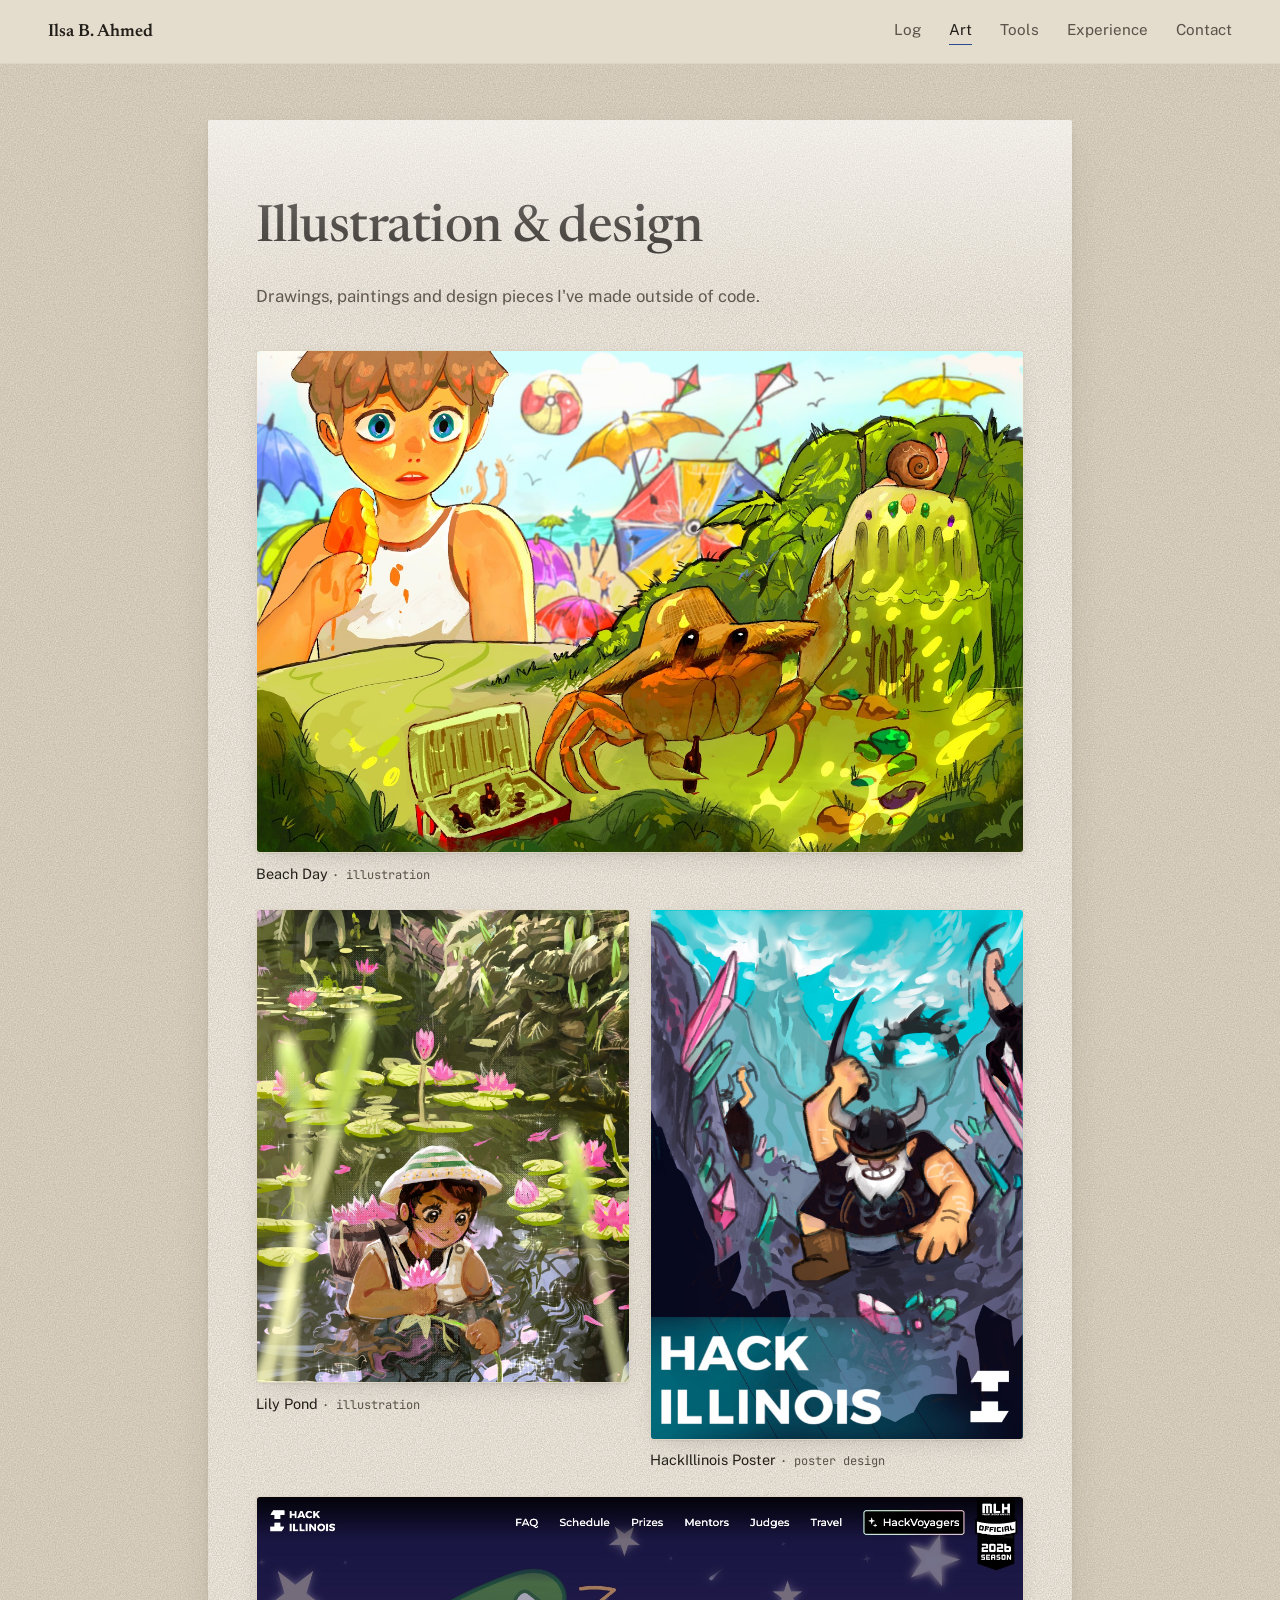
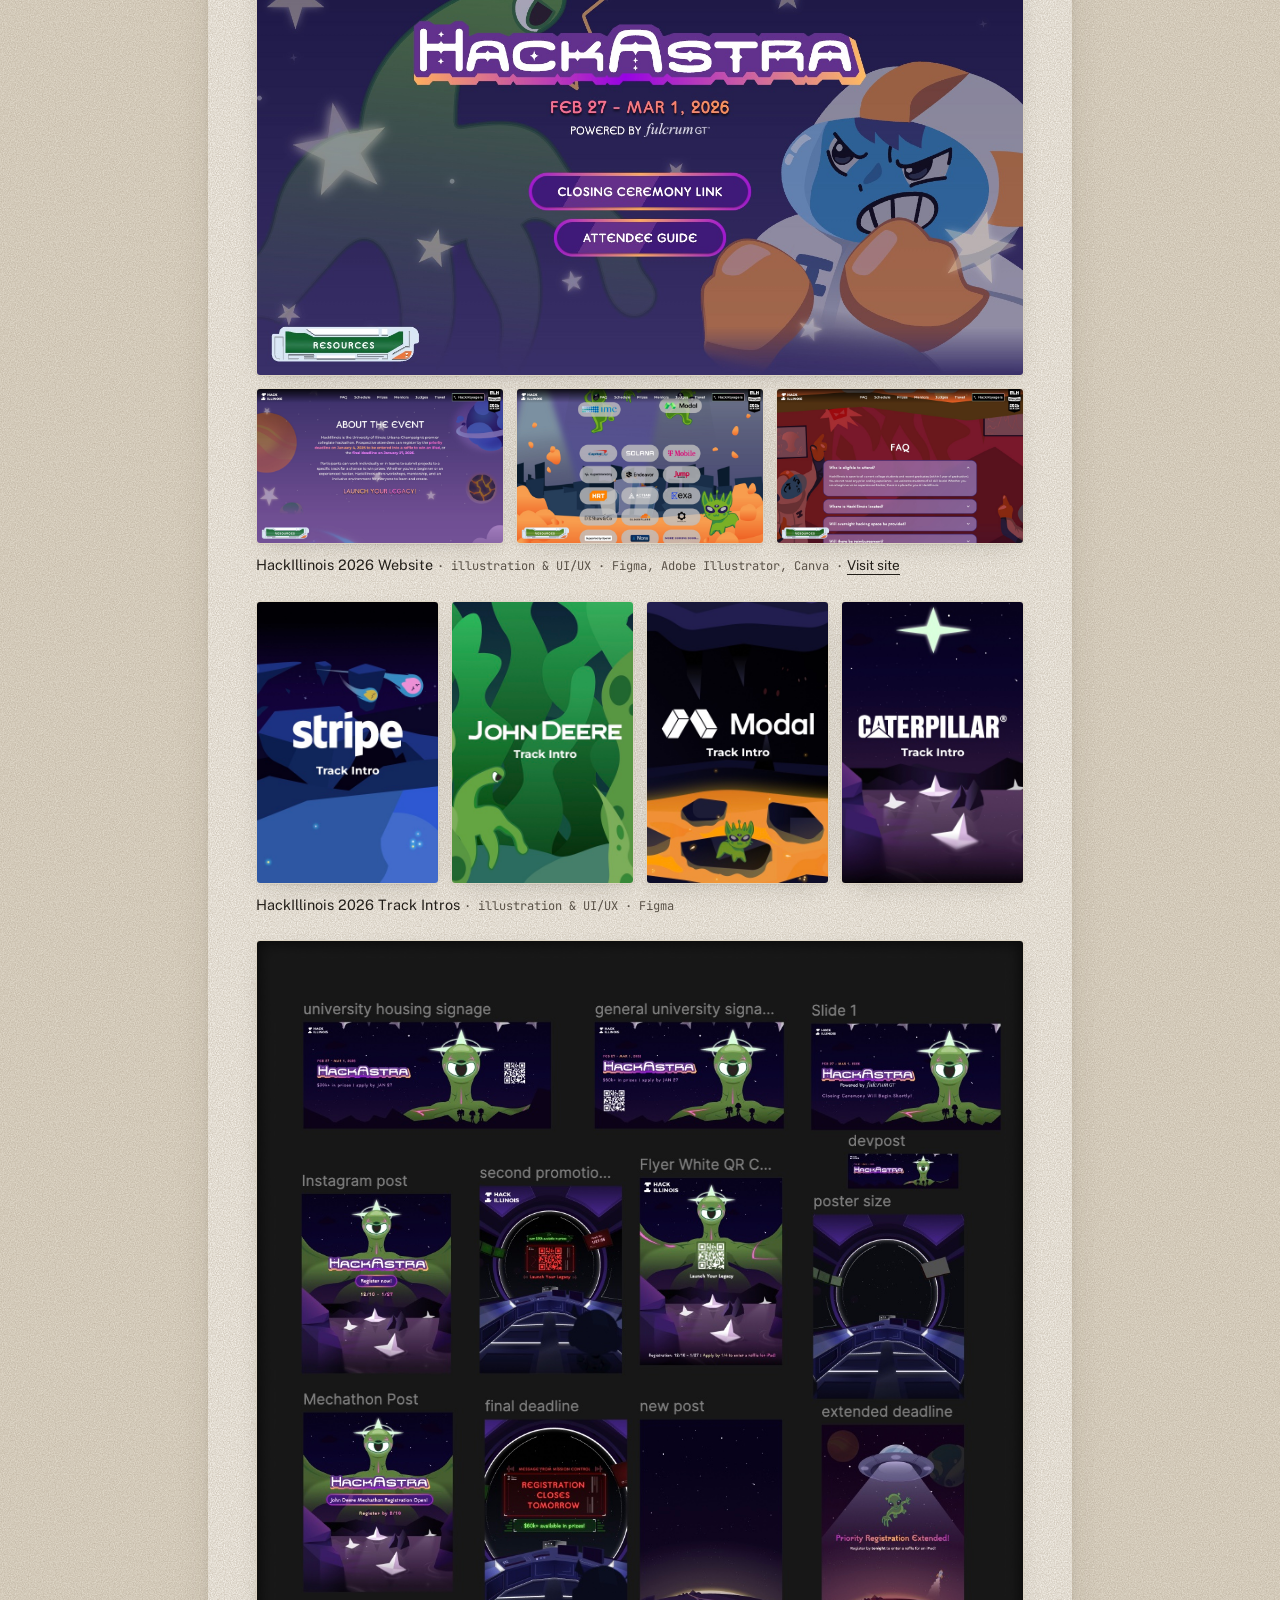
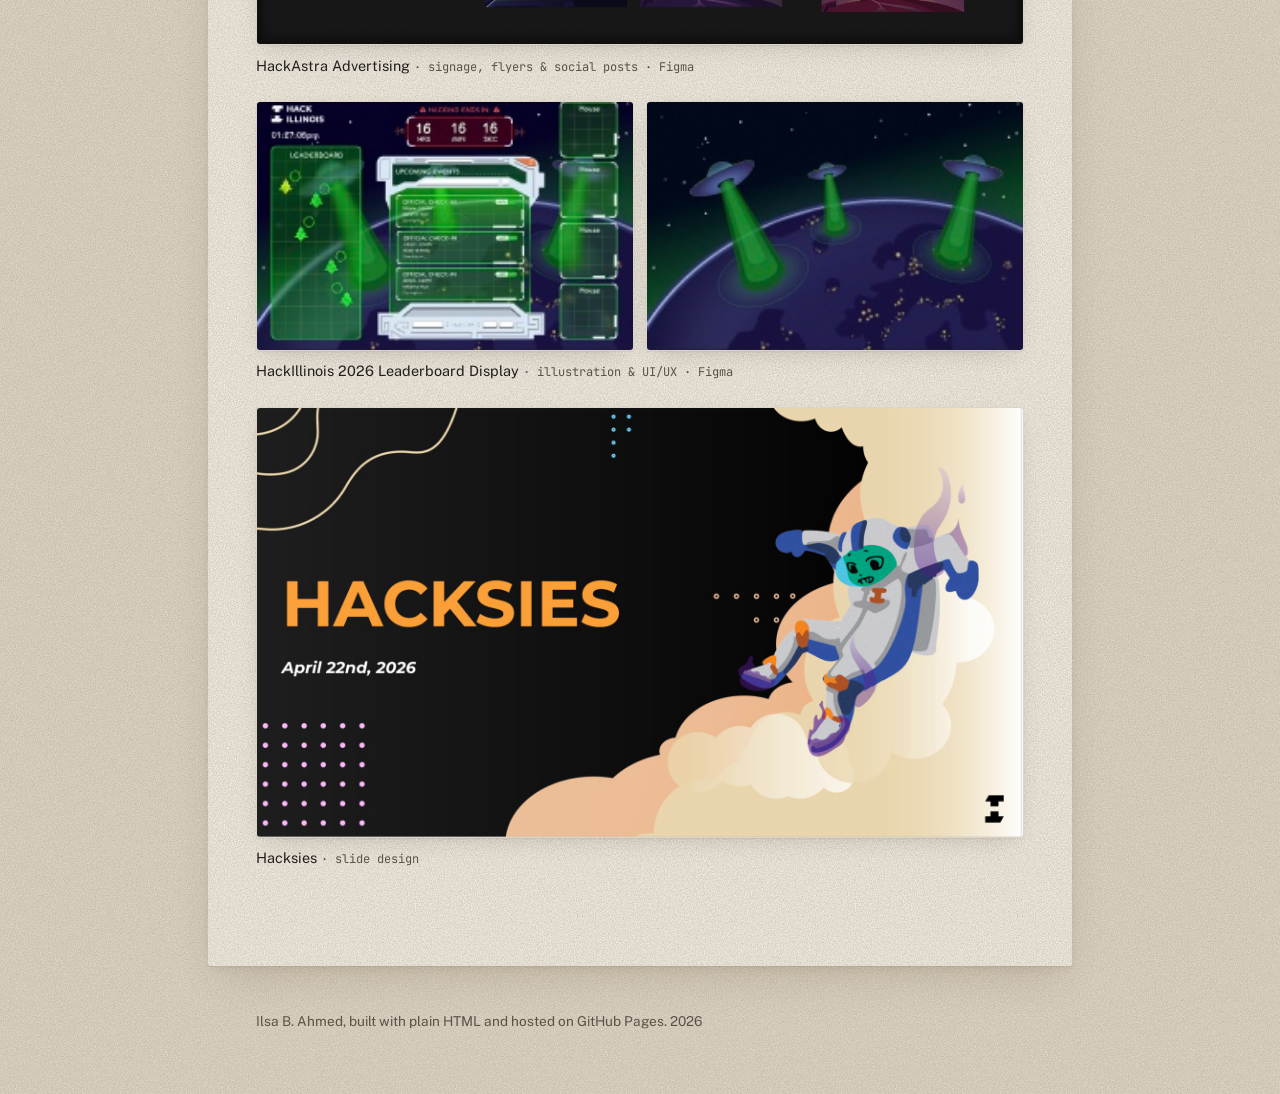
==== art.html @ 7dedf049 "Add Art page for illustration and design work New art.html gallery linked from the nav, with illustr" ====
<!DOCTYPE html>
<html lang="en">
<head>
<meta charset="UTF-8">
<meta name="viewport" content="width=device-width, initial-scale=1.0">
<title>Art — Ilsa B. Ahmed</title>
<meta name="description" content="Illustration and design work by Ilsa B. Ahmed.">

<link rel="preconnect" href="https://fonts.googleapis.com">
<link rel="preconnect" href="https://fonts.gstatic.com" crossorigin>
<link href="https://fonts.googleapis.com/css2?family=Newsreader:ital,opsz,wght@0,6..72,400;0,6..72,500;0,6..72,600;1,6..72,400&family=Public+Sans:wght@400;500;600&family=JetBrains+Mono:wght@400;500&display=swap" rel="stylesheet">

<link rel="stylesheet" href="style.css?v=6">
</head>
<body>

<a class="skip-link" href="#top">Skip to content</a>

<header class="site-nav">
  <a href="index.html" class="site-nav__name">Ilsa B. Ahmed</a>
  <button class="site-nav__toggle" id="navToggle" aria-expanded="false" aria-controls="navLinks">
    <span></span><span></span><span></span>
    <span class="sr-only">Menu</span>
  </button>
  <nav id="navLinks" class="site-nav__links">
    <a href="index.html#work">Log</a>
    <a href="art.html" aria-current="page">Art</a>
    <a href="index.html#stack">Tools</a>
    <a href="index.html#experience">Experience</a>
    <a href="index.html#contact">Contact</a>
  </nav>
</header>

<main>

  <section id="top" class="art-intro">
    <h1 class="art-intro__headline">Illustration &amp; design</h1>
    <p class="hero__lede">
      Drawings, paintings and design pieces I've made outside of code.
    </p>
  </section>

  <!--
    To add a piece, copy a <figure> below and drop the image in img/art/.
    Images keep their natural aspect ratio; ~1600px on the long edge is plenty.
  -->

  <section id="gallery" class="art-section">
    <div class="art-grid">

      <figure class="art-piece art-piece--wide">
        <a class="art-piece__frame" href="img/art/beach-crab.jpg" target="_blank" rel="noopener">
          <img src="img/art/beach-crab.jpg" width="1438" height="940" loading="lazy"
               alt="Painting of a crab in a straw hat carrying a bottle across a grassy dune beside a sandcastle, while a startled kid with a melting popsicle watches from behind a busy beach of umbrellas and kites.">
        </a>
        <figcaption class="art-piece__caption">Beach Day <span>· illustration</span></figcaption>
      </figure>

      <figure class="art-piece">
        <a class="art-piece__frame" href="img/art/illustration-cs.jpg" target="_blank" rel="noopener">
          <img src="img/art/illustration-cs.jpg" width="1260" height="1600" loading="lazy"
               alt="Painting of a girl in a striped straw hat wading through a sunlit pond, holding a pink water lily, with a basket of lilies on her back and a frog on a lily pad behind her.">
        </a>
        <figcaption class="art-piece__caption">Lily Pond <span>· illustration</span></figcaption>
      </figure>

      <figure class="art-piece">
        <a class="art-piece__frame" href="img/art/hackillinois-poster.jpg" target="_blank" rel="noopener">
          <img src="img/art/hackillinois-poster.jpg" width="1266" height="1800" loading="lazy"
               alt="HackIllinois poster: a bearded miner in a horned helmet swings a pickaxe in a crystal-filled canyon, with the HackIllinois wordmark and logo along the bottom.">
        </a>
        <figcaption class="art-piece__caption">HackIllinois Poster <span>· poster design</span></figcaption>
      </figure>

      <figure class="art-piece art-piece--wide">
        <a class="art-piece__frame" href="https://2026.hackillinois.org/" target="_blank" rel="noopener">
          <img src="img/art/hackillinois-site-hero.jpg" width="1440" height="900" loading="lazy"
               alt="HackIllinois 2026 website hero: the HackAstra logo over a starry purple sky, with a green alien and an astronaut in boxing gloves on either side.">
        </a>
        <div class="art-piece__strip">
          <a class="art-piece__frame" href="img/art/hackillinois-site-about.jpg" target="_blank" rel="noopener">
            <img src="img/art/hackillinois-site-about.jpg" width="1440" height="900" loading="lazy"
                 alt="About the Event section set among glowing planets and stars.">
          </a>
          <a class="art-piece__frame" href="img/art/hackillinois-site-sponsors.jpg" target="_blank" rel="noopener">
            <img src="img/art/hackillinois-site-sponsors.jpg" width="1440" height="900" loading="lazy"
                 alt="Sponsors section with logos held by floating green aliens over an orange alien landscape.">
          </a>
          <a class="art-piece__frame" href="img/art/hackillinois-site-faq.jpg" target="_blank" rel="noopener">
            <img src="img/art/hackillinois-site-faq.jpg" width="1440" height="900" loading="lazy"
                 alt="FAQ section with purple accordion cards over a red, illustrated spaceship interior.">
          </a>
        </div>
        <figcaption class="art-piece__caption">HackIllinois 2026 Website <span>· illustration &amp; UI/UX · Figma, Adobe Illustrator, Canva ·</span>
          <a class="art-piece__link" href="https://2026.hackillinois.org/" target="_blank" rel="noopener">Visit site</a>
        </figcaption>
      </figure>

      <figure class="art-piece art-piece--wide">
        <div class="art-piece__strip art-piece__strip--4">
          <a class="art-piece__frame" href="img/art/hackillinois-track-stripe.jpg" target="_blank" rel="noopener">
            <img src="img/art/hackillinois-track-stripe.jpg" width="410" height="638" loading="lazy"
                 alt="Stripe track intro slide: the Stripe logo over floating blue rocks, with two small comet creatures streaking past.">
          </a>
          <a class="art-piece__frame" href="img/art/hackillinois-track-john-deere.jpg" target="_blank" rel="noopener">
            <img src="img/art/hackillinois-track-john-deere.jpg" width="410" height="638" loading="lazy"
                 alt="John Deere track intro slide: the John Deere logo over swaying green alien kelp, with a long-necked green creature peeking up.">
          </a>
          <a class="art-piece__frame" href="img/art/hackillinois-track-modal.jpg" target="_blank" rel="noopener">
            <img src="img/art/hackillinois-track-modal.jpg" width="410" height="638" loading="lazy"
                 alt="Modal track intro slide: the Modal logo above a glowing orange lava field, with a green alien perched on a dark rock.">
          </a>
          <a class="art-piece__frame" href="img/art/hackillinois-track-caterpillar.jpg" target="_blank" rel="noopener">
            <img src="img/art/hackillinois-track-caterpillar.jpg" width="410" height="638" loading="lazy"
                 alt="Caterpillar track intro slide: the Caterpillar logo under a bright four-pointed star, above a violet lake dotted with glowing crystals.">
          </a>
        </div>
        <figcaption class="art-piece__caption">HackIllinois 2026 Track Intros <span>· illustration &amp; UI/UX · Figma</span></figcaption>
      </figure>

      <figure class="art-piece art-piece--wide">
        <a class="art-piece__frame" href="img/art/hackillinois-advertising.jpg" target="_blank" rel="noopener">
          <img src="img/art/hackillinois-advertising.jpg" width="1129" height="1036" loading="lazy"
               alt="Figma board of HackAstra advertising: campus signage, Instagram posts, flyers with QR codes, a poster, and deadline announcements, all featuring a green one-eyed alien, a spaceship cockpit and a violet crystal landscape.">
        </a>
        <figcaption class="art-piece__caption">HackAstra Advertising <span>· signage, flyers &amp; social posts · Figma</span></figcaption>
      </figure>

      <figure class="art-piece art-piece--wide">
        <div class="art-piece__strip art-piece__strip--2">
          <a class="art-piece__frame" href="img/art/hackillinois-leaderboard-ui.jpg" target="_blank" rel="noopener">
            <img src="img/art/hackillinois-leaderboard-ui.jpg" width="228" height="150" loading="lazy"
                 alt="HackIllinois event-day display: a hacking countdown, a leaderboard of houses, upcoming events and house score panels in green glass over a night-time Earth.">
          </a>
          <a class="art-piece__frame" href="img/art/hackillinois-leaderboard-bg.jpg" target="_blank" rel="noopener">
            <img src="img/art/hackillinois-leaderboard-bg.jpg" width="228" height="150" loading="lazy"
                 alt="Background art for the display: three UFOs beaming green light down onto a dark Earth dotted with city lights.">
          </a>
        </div>
        <figcaption class="art-piece__caption">HackIllinois 2026 Leaderboard Display <span>· illustration &amp; UI/UX · Figma</span></figcaption>
      </figure>

      <figure class="art-piece art-piece--wide">
        <a class="art-piece__frame" href="img/art/hacksies.jpg" target="_blank" rel="noopener">
          <img src="img/art/hacksies.jpg" width="1600" height="896" loading="lazy"
               alt="Hacksies title slide: bold orange HACKSIES lettering and the date April 22nd, 2026 on black, beside an alien astronaut riding a cream-colored rocket plume.">
        </a>
        <figcaption class="art-piece__caption">Hacksies <span>· slide design</span></figcaption>
      </figure>

    </div>
  </section>

</main>

<footer class="site-footer">
  <p>Ilsa B. Ahmed, built with plain HTML and hosted on GitHub Pages. <span id="year"></span></p>
</footer>

<script src="script.js"></script>
</body>
</html>
---- style.css ----
/* ---------- tokens ---------- */
:root {
  --desk: #E6DFD0;
  --paper: #FBF8F1;
  --paper-soft: #F3EEE2;
  --ink: #221E19;
  --ink-soft: #5A5248;
  --rule: #DDD4C3;
  --accent: #2B4C8C;
  --accent-warm: #B4501F;

  --grain: url("data:image/svg+xml,%3Csvg xmlns='http://www.w3.org/2000/svg' width='220' height='220'%3E%3Cfilter id='n'%3E%3CfeTurbulence type='fractalNoise' baseFrequency='0.85' numOctaves='3' stitchTiles='stitch'/%3E%3CfeColorMatrix values='0 0 0 0 0.35  0 0 0 0 0.28  0 0 0 0 0.2  0 0 0 0.55 0'/%3E%3C/filter%3E%3Crect width='100%25' height='100%25' filter='url(%23n)'/%3E%3C/svg%3E");
  --sheet-shadow:
    0 1px 1px rgba(60, 45, 25, 0.06),
    0 3px 6px rgba(60, 45, 25, 0.06),
    0 18px 40px -12px rgba(60, 45, 25, 0.18);

  --font-display: 'Newsreader', Georgia, serif;
  --font-body: 'Public Sans', -apple-system, BlinkMacSystemFont, sans-serif;
  --font-mono: 'JetBrains Mono', ui-monospace, SFMono-Regular, Menlo, monospace;

  --content-width: 40rem;
  --page-pad: clamp(1.25rem, 5vw, 3rem);
}

@media (prefers-reduced-motion: reduce) {
  * { animation-duration: 0.01ms !important; animation-iteration-count: 1 !important; transition-duration: 0.01ms !important; }
}

* { box-sizing: border-box; }

html { scroll-behavior: smooth; }
@media (prefers-reduced-motion: reduce) { html { scroll-behavior: auto; } }

body {
  margin: 0;
  background: var(--desk) var(--grain);
  color: var(--ink);
  font-family: var(--font-body);
  font-size: 18px;
  line-height: 1.6;
  -webkit-font-smoothing: antialiased;
}

h1, h2, h3 {
  font-family: var(--font-display);
  font-weight: 500;
  line-height: 1.15;
  margin: 0;
}

a {
  color: inherit;
}

.skip-link {
  position: absolute;
  left: -999px;
  top: 0;
  background: var(--ink);
  color: var(--paper);
  padding: 0.75rem 1rem;
  z-index: 100;
}
.skip-link:focus {
  left: var(--page-pad);
  top: 0.5rem;
}

:focus-visible {
  outline: 2px solid var(--accent);
  outline-offset: 3px;
}

.sr-only {
  position: absolute;
  width: 1px; height: 1px;
  overflow: hidden;
  clip: rect(0 0 0 0);
  white-space: nowrap;
}

/* ---------- nav ---------- */
.site-nav {
  position: sticky;
  top: 0;
  z-index: 20;
  display: flex;
  align-items: center;
  justify-content: space-between;
  padding: 1.1rem var(--page-pad);
  background: rgba(230, 223, 208, 0.88);
  backdrop-filter: blur(6px);
  border-bottom: 1px solid var(--rule);
  margin-top: 0;
}

.site-nav__name {
  font-family: var(--font-display);
  font-size: 1.1rem;
  font-weight: 600;
  text-decoration: none;
}

.site-nav__links {
  display: flex;
  gap: 1.75rem;
}

.site-nav__links a {
  text-decoration: none;
  font-size: 0.95rem;
  color: var(--ink-soft);
  border-bottom: 1px solid transparent;
  padding-bottom: 2px;
  transition: color 0.15s ease, border-color 0.15s ease;
}

.site-nav__links a:hover,
.site-nav__links a:focus-visible,
.site-nav__links a[aria-current="page"] {
  color: var(--ink);
  border-bottom-color: var(--accent);
}

.site-nav__toggle {
  display: none;
  flex-direction: column;
  gap: 5px;
  background: none;
  border: none;
  padding: 0.5rem;
  cursor: pointer;
}
.site-nav__toggle span {
  width: 22px;
  height: 2px;
  background: var(--ink);
  display: block;
}

@media (max-width: 640px) {
  .site-nav__toggle { display: flex; }
  .site-nav__links {
    position: absolute;
    top: 100%;
    left: 0;
    right: 0;
    flex-direction: column;
    gap: 0;
    background: var(--paper);
    border-bottom: 1px solid var(--rule);
    max-height: 0;
    overflow: hidden;
    transition: max-height 0.2s ease;
  }
  .site-nav__links.is-open {
    max-height: 20rem;
  }
  .site-nav__links a {
    padding: 1rem var(--page-pad);
    border-bottom: 1px solid var(--rule);
  }
}

/* ---------- paper sheet ---------- */
main {
  position: relative;
  max-width: 54rem;
  margin: clamp(1.5rem, 5vw, 3.5rem) auto 0;
  background: var(--paper) var(--grain);
  box-shadow: var(--sheet-shadow);
  border-radius: 2px;
}

/* faint lift at the top edge, like light catching a sheet */
main::before {
  content: "";
  position: absolute;
  inset: 0;
  pointer-events: none;
  border-radius: inherit;
  background: linear-gradient(180deg, rgba(255, 255, 255, 0.5), rgba(255, 255, 255, 0) 12rem);
}

@media (max-width: 640px) {
  main {
    margin-top: 0;
    box-shadow: none;
    border-radius: 0;
  }
}

/* ---------- layout helpers ---------- */
/* Space sits only above each section, so neighbours don't stack two paddings into one big gap. */
main > section {
  padding: clamp(2.75rem, 5vw, 4rem) var(--page-pad) 0;
}
main > section:last-child {
  padding-bottom: clamp(3rem, 6vw, 4.5rem);
}

.section-heading {
  font-size: 1.6rem;
  margin-bottom: 0.5rem;
}

.section-intro {
  color: var(--ink-soft);
  max-width: 38ch;
  margin: 0 0 2.5rem;
}

/* ---------- hero ---------- */
.hero {
  max-width: 42rem;
  padding-top: clamp(3rem, 8vw, 5rem) !important;
}

.hero__status {
  display: flex;
  align-items: center;
  gap: 0.5rem;
  font-family: var(--font-mono);
  font-size: 0.85rem;
  color: var(--ink-soft);
  margin: 0 0 1.75rem;
}

.hero__dot {
  width: 7px;
  height: 7px;
  border-radius: 50%;
  background: var(--accent-warm);
  flex-shrink: 0;
}

.hero__status a {
  color: var(--ink-soft);
  text-decoration: underline;
  text-decoration-color: var(--rule);
  text-underline-offset: 3px;
}
.hero__status a:hover { color: var(--ink); text-decoration-color: var(--accent-warm); }

.hero__headline {
  font-size: clamp(2.3rem, 5.5vw, 3.6rem);
  max-width: 16ch;
  letter-spacing: -0.01em;
}

.hero__lede {
  max-width: 52ch;
  color: var(--ink-soft);
  margin: 1.5rem 0 0;
  font-size: 1.05rem;
}

.hero__links {
  display: flex;
  flex-wrap: wrap;
  gap: 1.5rem;
  margin-top: 2.25rem;
}

.hero__links a {
  text-decoration: none;
  font-size: 0.95rem;
  border-bottom: 1px solid var(--ink);
  padding-bottom: 2px;
}
.hero__links a:hover,
.hero__links a:focus-visible {
  color: var(--accent);
  border-bottom-color: var(--accent);
}

/* ---------- log (git-graph motif) ---------- */
.log {
  max-width: 44rem;
}

.log-list {
  list-style: none;
  margin: 0;
  padding: 0;
  border-left: 1px solid var(--rule);
}

.log-entry {
  position: relative;
  padding: 0 0 2.75rem 2.25rem;
}
.log-entry:last-child { padding-bottom: 0.25rem; }

.log-entry__node {
  position: absolute;
  left: -5px;
  top: 0.35rem;
  width: 9px;
  height: 9px;
  border-radius: 50%;
  background: var(--paper);
  border: 2px solid var(--accent);
}

.log-entry--wip .log-entry__node {
  border-style: dashed;
  border-color: var(--accent-warm);
}
.log-entry--wip .log-entry__date {
  color: var(--accent-warm);
}

.log-group {
  font-family: var(--font-mono);
  font-size: 0.8rem;
  font-weight: 500;
  letter-spacing: 0.06em;
  text-transform: uppercase;
  color: var(--ink-soft);
  margin: 3.5rem 0 1.75rem;
}

.log-entry__date {
  font-family: var(--font-mono);
  font-size: 0.8rem;
  color: var(--ink-soft);
  margin: 0 0 0.4rem;
}

.log-entry__title {
  font-size: 1.35rem;
  margin-bottom: 0.5rem;
}

.log-entry__body {
  max-width: 56ch;
  margin: 0 0 0.65rem;
}

.log-entry__meta {
  font-family: var(--font-mono);
  font-size: 0.8rem;
  color: var(--ink-soft);
  margin: 0 0 0.75rem;
}

.log-entry__shot {
  margin: 0.25rem 0 1rem;
  border: 1px solid var(--rule);
  border-radius: 6px;
  overflow: hidden;
  background: var(--paper-soft);
  box-shadow: 0 1px 2px rgba(34, 30, 25, 0.06), 0 8px 24px -12px rgba(34, 30, 25, 0.25);
}
.log-entry__shot img {
  display: block;
  width: 100%;
  height: auto;
}
.log-entry__shot--paper {
  max-width: 26rem;
}

.log-entry__links {
  display: flex;
  flex-wrap: wrap;
  gap: 0.5rem 1.25rem;
  margin: 0;
}

.log-entry__link {
  font-size: 0.9rem;
  text-decoration: none;
  border-bottom: 1px solid var(--ink);
  padding-bottom: 1px;
}
.log-entry__link:hover,
.log-entry__link:focus-visible {
  color: var(--accent);
  border-bottom-color: var(--accent);
}

/* ---------- stack ---------- */
/* full sheet width so each group mostly fits on one row */
.stack {
  max-width: none;
}

.stack-groups {
  display: grid;
  gap: 1.1rem;
}

/* label on the left, chips on the right; stacks on narrow screens */
.stack-group {
  display: grid;
  grid-template-columns: 7.5rem 1fr;
  column-gap: 1.25rem;
  align-items: start;
}

.stack-group__label {
  font-family: var(--font-mono);
  font-size: 0.75rem;
  font-weight: 500;
  letter-spacing: 0.06em;
  text-transform: uppercase;
  color: var(--ink-soft);
  line-height: 2.1rem; /* same height as a chip, so the label centres on the first row */
}

@media (max-width: 560px) {
  .stack-groups { gap: 1.4rem; }
  .stack-group { grid-template-columns: 1fr; row-gap: 0.5rem; }
  .stack-group__label { line-height: 1.3; }
}

.stack-list {
  list-style: none;
  display: flex;
  flex-wrap: wrap;
  gap: 0.5rem 0.6rem;
  margin: 0;
  padding: 0;
}

.stack-list li {
  font-family: var(--font-mono);
  font-size: 0.8rem;
  padding: 0.35rem 0.7rem;
  border: 1px solid var(--rule);
  border-radius: 2px;
  background: var(--paper-soft);
  box-shadow: 0 1px 0 rgba(60, 45, 25, 0.08);
  color: var(--ink-soft);
}

/* ---------- experience ---------- */
.experience {
  max-width: 44rem;
}

.experience-list {
  list-style: none;
  margin: 0;
  padding: 0;
}

.experience-entry {
  display: grid;
  grid-template-columns: 1fr auto;
  column-gap: 1.5rem;
  padding: 1.5rem 0;
  border-top: 1px solid var(--rule);
}
.experience-entry:last-child { border-bottom: 1px solid var(--rule); }

.experience-entry__role h3 {
  font-size: 1.15rem;
  margin-bottom: 0.15rem;
}
.experience-entry__role p {
  margin: 0;
  color: var(--ink-soft);
  font-size: 0.95rem;
}

.experience-entry__dates {
  font-family: var(--font-mono);
  font-size: 0.8rem;
  color: var(--ink-soft);
  white-space: nowrap;
  align-self: start;
  margin: 0.2rem 0 0;
}

.experience-entry__points {
  grid-column: 1 / -1;
  margin: 0.75rem 0 0;
  padding-left: 1.1rem;
  max-width: 60ch;
  color: var(--ink-soft);
  font-size: 0.95rem;
}
.experience-entry__points li + li {
  margin-top: 0.4rem;
}

@media (max-width: 500px) {
  .experience-entry {
    grid-template-columns: 1fr;
    row-gap: 0.3rem;
  }
}

/* ---------- contact ---------- */
.contact {
  max-width: 40rem;
}

.contact__email {
  display: inline-block;
  font-family: var(--font-mono);
  font-size: 1.1rem;
  text-decoration: none;
  border-bottom: 1px solid var(--ink);
  padding-bottom: 2px;
}
.contact__email:hover,
.contact__email:focus-visible {
  color: var(--accent);
  border-bottom-color: var(--accent);
}

/* ---------- art page ---------- */
.art-intro {
  max-width: 42rem;
  padding-top: clamp(3rem, 8vw, 5rem) !important;
}

.art-intro__headline {
  font-size: clamp(2.1rem, 5vw, 3.2rem);
  letter-spacing: -0.01em;
}

/* pieces keep their own proportions; wide pieces span the full row */
.art-grid {
  display: grid;
  grid-template-columns: repeat(auto-fill, minmax(16rem, 1fr));
  gap: 0 1.25rem;
  align-items: start;
}
.art-piece--wide {
  grid-column: 1 / -1;
}
.art-intro + .art-section {
  padding-top: 2.5rem;
}

.art-piece {
  margin: 0 0 1.5rem;
}

.art-piece__frame {
  display: block;
  border: 1px solid var(--rule);
  border-radius: 4px;
  overflow: hidden;
  background: var(--paper-soft);
  box-shadow: 0 1px 2px rgba(34, 30, 25, 0.06), 0 8px 24px -12px rgba(34, 30, 25, 0.25);
}
.art-piece__frame img {
  display: block;
  width: 100%;
  height: auto;
  transition: transform 0.3s ease;
}
a.art-piece__frame:hover img,
a.art-piece__frame:focus-visible img {
  transform: scale(1.02);
}

.art-piece__strip {
  display: grid;
  grid-template-columns: repeat(3, 1fr);
  gap: 0.75rem;
  margin-top: 0.75rem;
}

.art-piece__strip--4 {
  grid-template-columns: repeat(4, 1fr);
  margin-top: 0;
}
.art-piece__strip--2 {
  grid-template-columns: repeat(2, 1fr);
  margin-top: 0;
}
@media (max-width: 560px) {
  .art-piece__strip--4 { grid-template-columns: repeat(2, 1fr); }
}

.art-piece__link {
  font-size: 0.85rem;
  text-decoration: none;
  border-bottom: 1px solid var(--ink);
  padding-bottom: 1px;
}
.art-piece__link:hover,
.art-piece__link:focus-visible {
  color: var(--accent);
  border-bottom-color: var(--accent);
}

.art-piece__caption {
  margin-top: 0.55rem;
  font-size: 0.9rem;
}
.art-piece__caption span {
  font-family: var(--font-mono);
  font-size: 0.75rem;
  color: var(--ink-soft);
}

/* ---------- footer ---------- */
.site-footer {
  max-width: 54rem;
  margin: 0 auto;
  padding: 2rem var(--page-pad) 3rem;
  color: var(--ink-soft);
  font-size: 0.85rem;
}
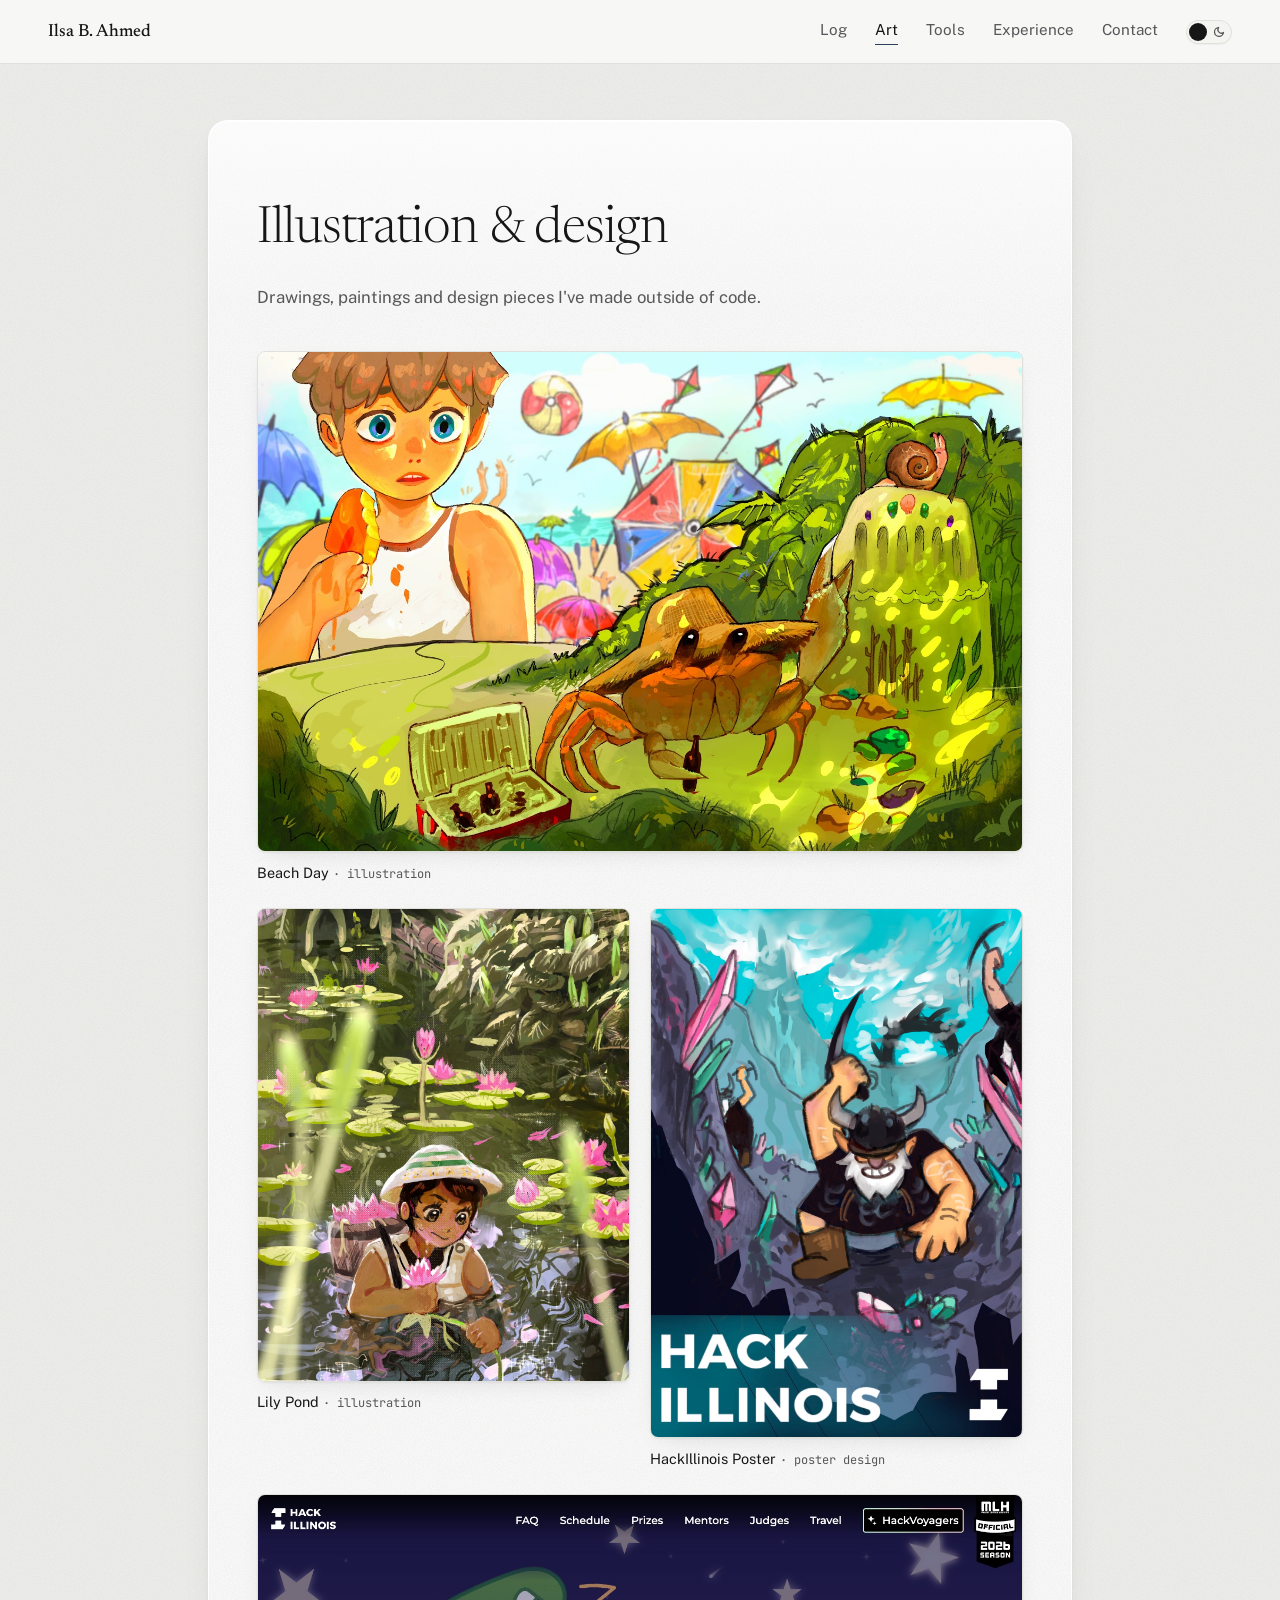
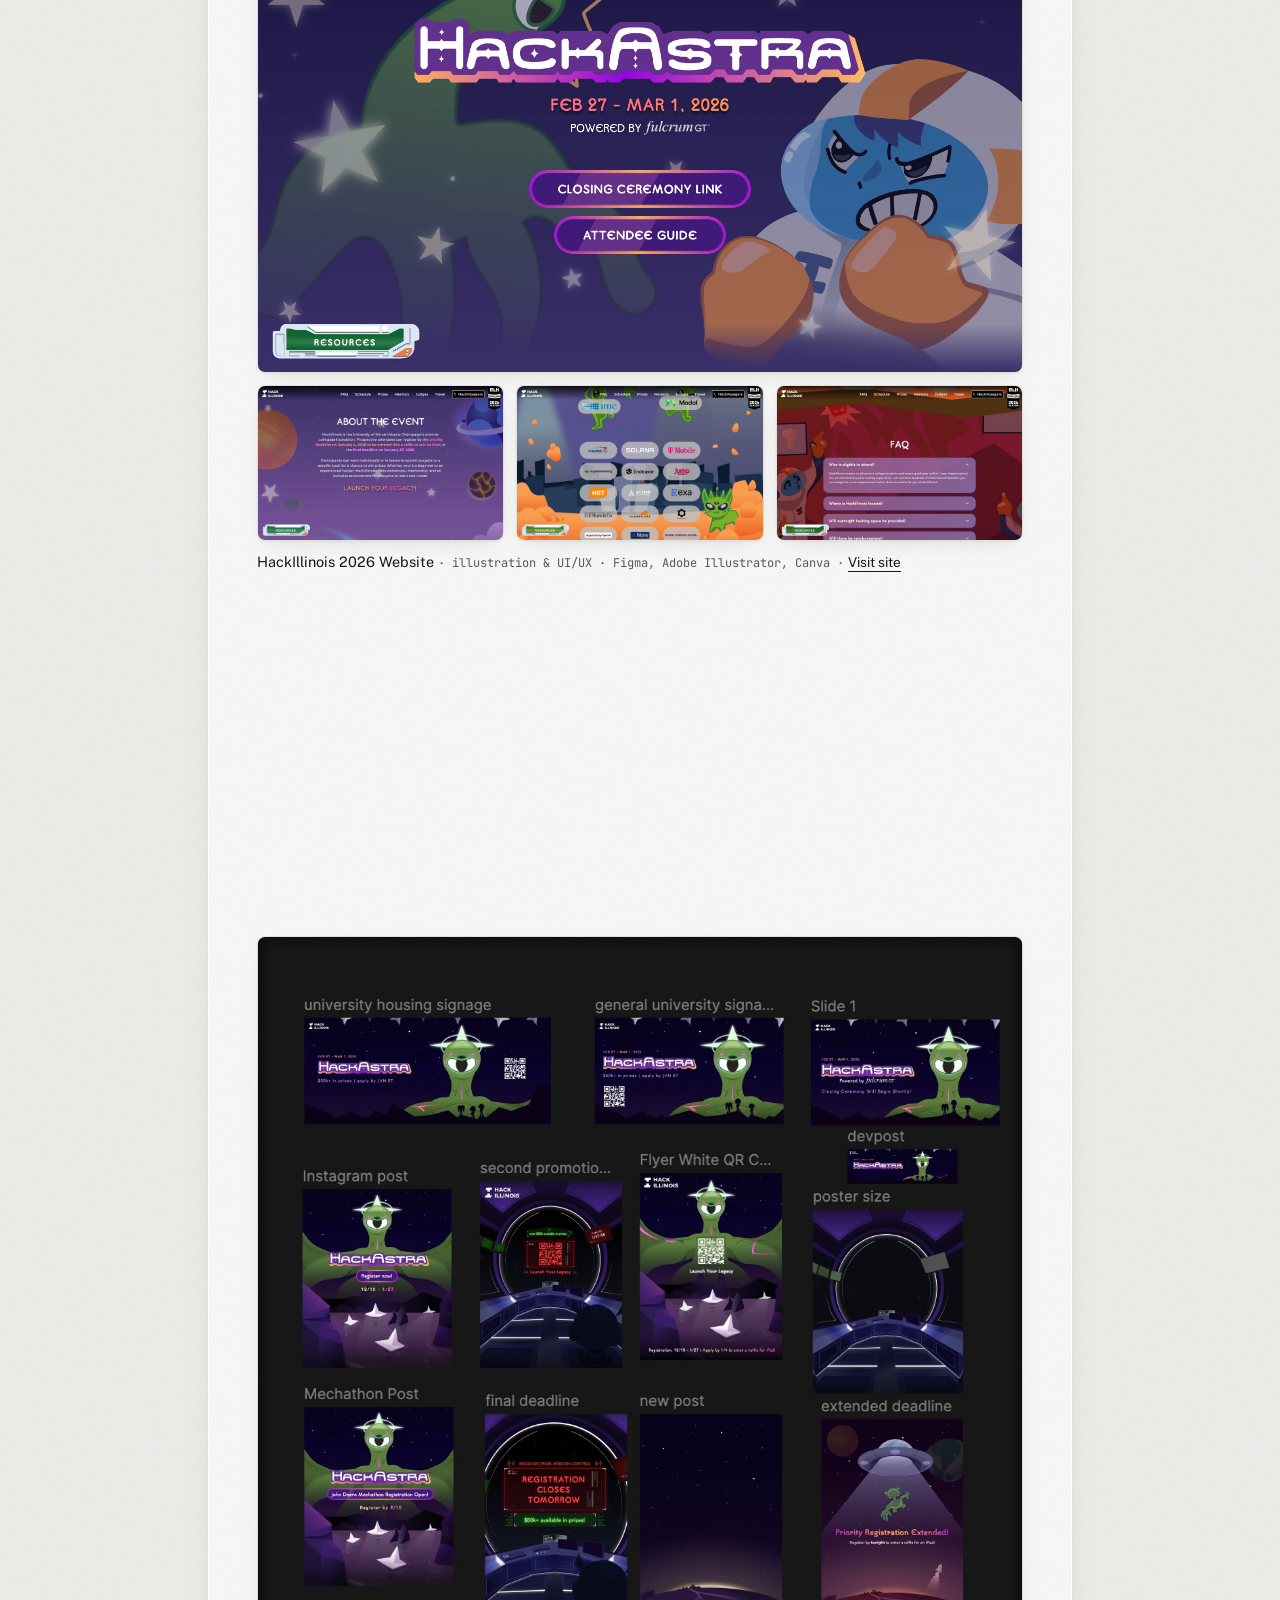
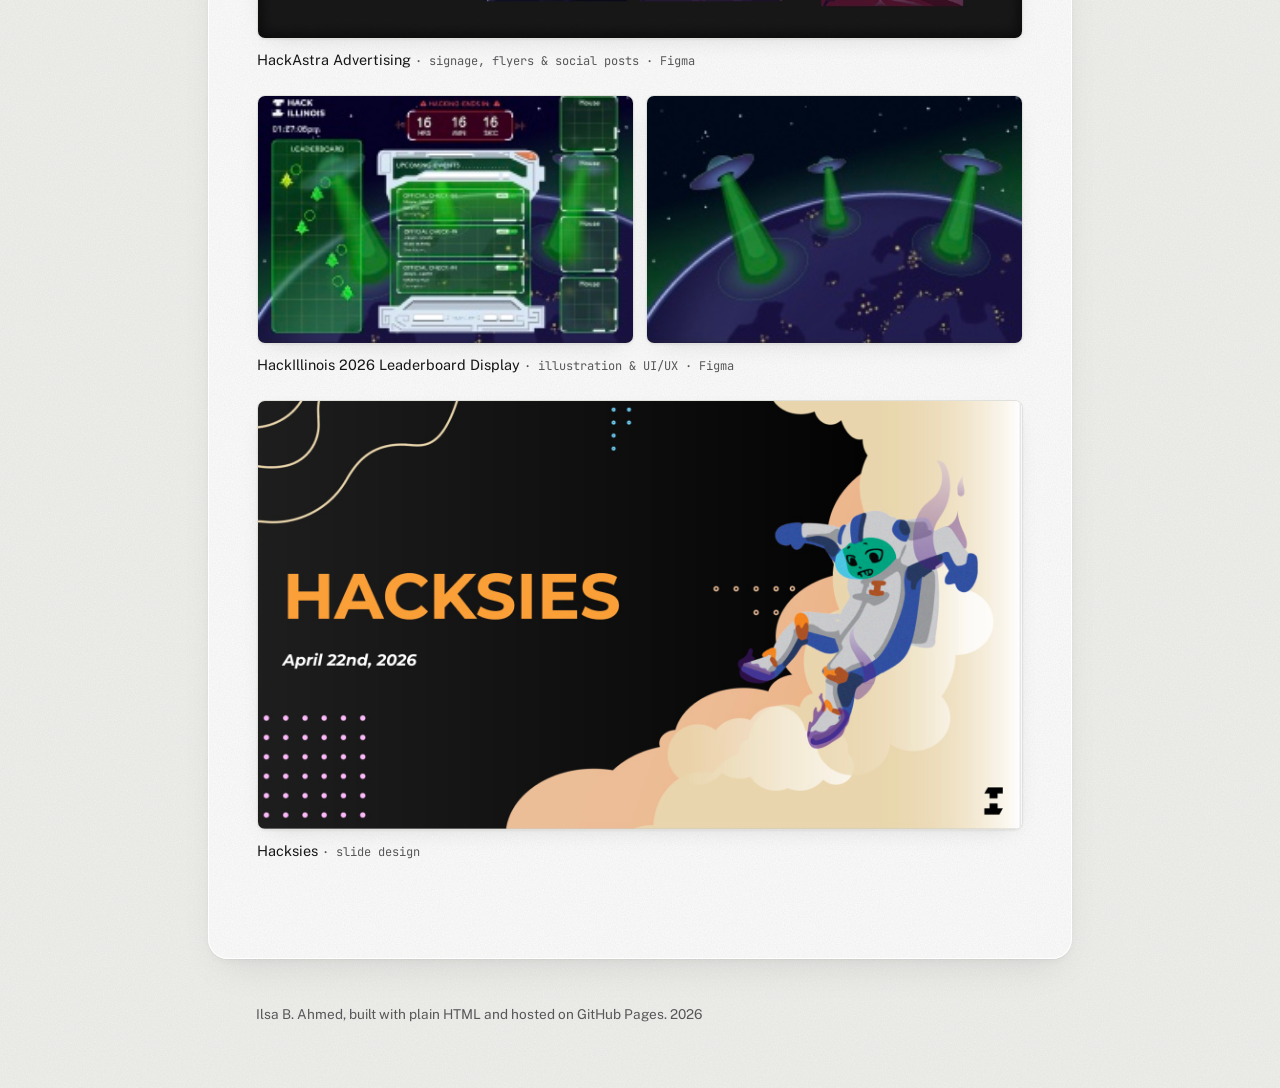
==== commit 056d595b: "Update aesthetic" ====
--- a/art.html
+++ b/art.html
@@ -8,9 +8,16 @@
 
 <link rel="preconnect" href="https://fonts.googleapis.com">
 <link rel="preconnect" href="https://fonts.gstatic.com" crossorigin>
-<link href="https://fonts.googleapis.com/css2?family=Newsreader:ital,opsz,wght@0,6..72,400;0,6..72,500;0,6..72,600;1,6..72,400&family=Public+Sans:wght@400;500;600&family=JetBrains+Mono:wght@400;500&display=swap" rel="stylesheet">
+<link href="https://fonts.googleapis.com/css2?family=Newsreader:ital,opsz,wght@0,6..72,300;0,6..72,400;0,6..72,500;0,6..72,600;1,6..72,400&family=Public+Sans:wght@400;500;600&family=JetBrains+Mono:wght@400;500&display=swap" rel="stylesheet">
 
-<link rel="stylesheet" href="style.css?v=6">
+<script>
+  // Apply a saved theme before first paint so the page doesn't flash.
+  try {
+    var savedTheme = localStorage.getItem('theme');
+    if (savedTheme === 'light' || savedTheme === 'dark') document.documentElement.dataset.theme = savedTheme;
+  } catch (e) {}
+</script>
+<link rel="stylesheet" href="style.css?v=12">
 </head>
 <body>
 
@@ -18,6 +25,11 @@
 
 <header class="site-nav">
   <a href="index.html" class="site-nav__name">Ilsa B. Ahmed</a>
+  <button class="theme-switch" id="themeSwitch" type="button" role="switch" aria-checked="false" aria-label="Dark mode">
+    <svg class="theme-switch__icon theme-switch__icon--sun" viewBox="0 0 24 24" fill="none" stroke="currentColor" stroke-width="2.5" stroke-linecap="round" aria-hidden="true"><circle cx="12" cy="12" r="4"/><path d="M12 2v2M12 20v2M4.9 4.9l1.4 1.4M17.7 17.7l1.4 1.4M2 12h2M20 12h2M4.9 19.1l1.4-1.4M17.7 6.3l1.4-1.4"/></svg>
+    <svg class="theme-switch__icon theme-switch__icon--moon" viewBox="0 0 24 24" fill="none" stroke="currentColor" stroke-width="2.5" stroke-linecap="round" stroke-linejoin="round" aria-hidden="true"><path d="M21 12.8A9 9 0 1 1 11.2 3a7 7 0 0 0 9.8 9.8z"/></svg>
+    <span class="theme-switch__knob"></span>
+  </button>
   <button class="site-nav__toggle" id="navToggle" aria-expanded="false" aria-controls="navLinks">
     <span></span><span></span><span></span>
     <span class="sr-only">Menu</span>
@@ -157,6 +169,6 @@
   <p>Ilsa B. Ahmed, built with plain HTML and hosted on GitHub Pages. <span id="year"></span></p>
 </footer>
 
-<script src="script.js"></script>
+<script src="script.js?v=12"></script>
 </body>
 </html>
--- a/style.css
+++ b/style.css
@@ -1,19 +1,28 @@
 /* ---------- tokens ---------- */
 :root {
-  --desk: #E6DFD0;
-  --paper: #FBF8F1;
-  --paper-soft: #F3EEE2;
-  --ink: #221E19;
-  --ink-soft: #5A5248;
-  --rule: #DDD4C3;
-  --accent: #2B4C8C;
-  --accent-warm: #B4501F;
-
-  --grain: url("data:image/svg+xml,%3Csvg xmlns='http://www.w3.org/2000/svg' width='220' height='220'%3E%3Cfilter id='n'%3E%3CfeTurbulence type='fractalNoise' baseFrequency='0.85' numOctaves='3' stitchTiles='stitch'/%3E%3CfeColorMatrix values='0 0 0 0 0.35  0 0 0 0 0.28  0 0 0 0 0.2  0 0 0 0.55 0'/%3E%3C/filter%3E%3Crect width='100%25' height='100%25' filter='url(%23n)'/%3E%3C/svg%3E");
+  /* e-ink palette: near-white paper, near-black ink, neutral greys */
+  --desk: #EFEFEC;
+  --paper: #FCFCFA;
+  --paper-soft: #F4F4F1;
+  --ink: #161616;
+  --ink-soft: #57575A;
+  --rule: #E0E0DC;
+  --accent: #2D3E5C;
+  --accent-warm: #A0522D;
+
+  --grain: url("data:image/svg+xml,%3Csvg xmlns='http://www.w3.org/2000/svg' width='220' height='220'%3E%3Cfilter id='n'%3E%3CfeTurbulence type='fractalNoise' baseFrequency='0.85' numOctaves='3' stitchTiles='stitch'/%3E%3CfeColorMatrix values='0 0 0 0 0.4  0 0 0 0 0.4  0 0 0 0 0.4  0 0 0 0.16 0'/%3E%3C/filter%3E%3Crect width='100%25' height='100%25' filter='url(%23n)'/%3E%3C/svg%3E");
   --sheet-shadow:
-    0 1px 1px rgba(60, 45, 25, 0.06),
-    0 3px 6px rgba(60, 45, 25, 0.06),
-    0 18px 40px -12px rgba(60, 45, 25, 0.18);
+    0 1px 1px rgba(0, 0, 0, 0.03),
+    0 3px 6px rgba(0, 0, 0, 0.03),
+    0 18px 40px -14px rgba(0, 0, 0, 0.1);
+  --shot-shadow: 0 1px 2px rgba(0, 0, 0, 0.05), 0 8px 24px -12px rgba(0, 0, 0, 0.15);
+  --chip-shadow: 0 1px 0 rgba(0, 0, 0, 0.04);
+  --nav-bg: rgba(250, 250, 248, 0.82);
+  --sheet-lift: rgba(255, 255, 255, 0.6);
+  --glass: rgba(255, 255, 255, 0.84);
+  --glass-soft: rgba(255, 255, 255, 0.65);
+  --glass-edge: rgba(255, 255, 255, 0.95);
+  --ease-float: cubic-bezier(0.2, 0.7, 0.2, 1);
 
   --font-display: 'Newsreader', Georgia, serif;
   --font-body: 'Public Sans', -apple-system, BlinkMacSystemFont, sans-serif;
@@ -21,10 +30,67 @@
 
   --content-width: 40rem;
   --page-pad: clamp(1.25rem, 5vw, 3rem);
+
+  color-scheme: light;
+}
+
+/* Dark palette: follows the system setting unless the switch has picked a theme. */
+@media (prefers-color-scheme: dark) {
+  :root:not([data-theme="light"]) {
+    --desk: #0F0F0F;
+    --paper: #191919;
+    --paper-soft: #202020;
+    --ink: #E9E9E6;
+    --ink-soft: #A2A29E;
+    --rule: #323232;
+    --accent: #AFC0E0;
+    --accent-warm: #D98A5F;
+
+    --grain: url("data:image/svg+xml,%3Csvg xmlns='http://www.w3.org/2000/svg' width='220' height='220'%3E%3Cfilter id='n'%3E%3CfeTurbulence type='fractalNoise' baseFrequency='0.85' numOctaves='3' stitchTiles='stitch'/%3E%3CfeColorMatrix values='0 0 0 0 0.85  0 0 0 0 0.85  0 0 0 0 0.85  0 0 0 0.08 0'/%3E%3C/filter%3E%3Crect width='100%25' height='100%25' filter='url(%23n)'/%3E%3C/svg%3E");
+    --sheet-shadow:
+      0 1px 1px rgba(0, 0, 0, 0.3),
+      0 3px 6px rgba(0, 0, 0, 0.25),
+      0 18px 40px -12px rgba(0, 0, 0, 0.6);
+    --shot-shadow: 0 1px 2px rgba(0, 0, 0, 0.3), 0 8px 24px -12px rgba(0, 0, 0, 0.6);
+    --chip-shadow: 0 1px 0 rgba(0, 0, 0, 0.3);
+    --nav-bg: rgba(15, 15, 15, 0.84);
+    --sheet-lift: rgba(255, 255, 255, 0.03);
+    --glass: rgba(25, 25, 25, 0.72);
+    --glass-soft: rgba(255, 255, 255, 0.05);
+    --glass-edge: rgba(255, 255, 255, 0.08);
+
+    color-scheme: dark;
+  }
+}
+:root[data-theme="dark"] {
+  --desk: #0F0F0F;
+  --paper: #191919;
+  --paper-soft: #202020;
+  --ink: #E9E9E6;
+  --ink-soft: #A2A29E;
+  --rule: #323232;
+  --accent: #AFC0E0;
+  --accent-warm: #D98A5F;
+
+  --grain: url("data:image/svg+xml,%3Csvg xmlns='http://www.w3.org/2000/svg' width='220' height='220'%3E%3Cfilter id='n'%3E%3CfeTurbulence type='fractalNoise' baseFrequency='0.85' numOctaves='3' stitchTiles='stitch'/%3E%3CfeColorMatrix values='0 0 0 0 0.85  0 0 0 0 0.85  0 0 0 0 0.85  0 0 0 0.08 0'/%3E%3C/filter%3E%3Crect width='100%25' height='100%25' filter='url(%23n)'/%3E%3C/svg%3E");
+  --sheet-shadow:
+    0 1px 1px rgba(0, 0, 0, 0.3),
+    0 3px 6px rgba(0, 0, 0, 0.25),
+    0 18px 40px -12px rgba(0, 0, 0, 0.6);
+  --shot-shadow: 0 1px 2px rgba(0, 0, 0, 0.3), 0 8px 24px -12px rgba(0, 0, 0, 0.6);
+  --chip-shadow: 0 1px 0 rgba(0, 0, 0, 0.3);
+  --nav-bg: rgba(15, 15, 15, 0.84);
+  --sheet-lift: rgba(255, 255, 255, 0.03);
+  --glass: rgba(25, 25, 25, 0.72);
+  --glass-soft: rgba(255, 255, 255, 0.05);
+  --glass-edge: rgba(255, 255, 255, 0.08);
+
+  color-scheme: dark;
 }
 
 @media (prefers-reduced-motion: reduce) {
   * { animation-duration: 0.01ms !important; animation-iteration-count: 1 !important; transition-duration: 0.01ms !important; }
+  .hero__dot::after { animation: none !important; }
 }
 
 * { box-sizing: border-box; }
@@ -40,11 +106,29 @@
   font-size: 18px;
   line-height: 1.6;
   -webkit-font-smoothing: antialiased;
+  transition: background-color 0.4s ease, color 0.4s ease;
+}
+
+/* ---------- motion ---------- */
+@keyframes rise-in {
+  from { opacity: 0; transform: translate3d(0, 16px, 0); }
+  to   { opacity: 1; transform: none; }
+}
+
+/* script.js adds .reveal to blocks below the fold and .is-visible as they scroll in */
+.reveal {
+  opacity: 0;
+  transform: translate3d(0, 22px, 0);
+  transition: opacity 0.8s ease, transform 0.9s var(--ease-float);
+}
+.reveal.is-visible {
+  opacity: 1;
+  transform: none;
 }
 
 h1, h2, h3 {
   font-family: var(--font-display);
-  font-weight: 500;
+  font-weight: 400;
   line-height: 1.15;
   margin: 0;
 }
@@ -89,16 +173,20 @@
   align-items: center;
   justify-content: space-between;
   padding: 1.1rem var(--page-pad);
-  background: rgba(230, 223, 208, 0.88);
-  backdrop-filter: blur(6px);
+  background: var(--nav-bg);
+  -webkit-backdrop-filter: blur(18px) saturate(160%);
+  backdrop-filter: blur(18px) saturate(160%);
+  transition: background-color 0.4s ease;
   border-bottom: 1px solid var(--rule);
   margin-top: 0;
+  gap: 1.75rem;
 }
 
 .site-nav__name {
+  margin-right: auto;
   font-family: var(--font-display);
   font-size: 1.1rem;
-  font-weight: 600;
+  font-weight: 500;
   text-decoration: none;
 }
 
@@ -139,8 +227,49 @@
   display: block;
 }
 
+/* ---------- theme switch ---------- */
+.theme-switch {
+  order: 2;
+  position: relative;
+  flex-shrink: 0;
+  width: 46px;
+  height: 24px;
+  padding: 0;
+  border: 1px solid var(--rule);
+  border-radius: 999px;
+  background: var(--paper-soft);
+  box-shadow: var(--chip-shadow);
+  cursor: pointer;
+}
+.theme-switch__icon {
+  position: absolute;
+  top: 50%;
+  width: 12px;
+  height: 12px;
+  transform: translateY(-50%);
+  color: var(--ink-soft);
+}
+.theme-switch__icon--sun { left: 6px; }
+.theme-switch__icon--moon { right: 6px; }
+.theme-switch__knob {
+  position: absolute;
+  top: 2px;
+  left: 2px;
+  width: 18px;
+  height: 18px;
+  border-radius: 50%;
+  background: var(--ink);
+  transition: transform 0.2s ease;
+}
+.theme-switch[aria-checked="true"] .theme-switch__knob {
+  transform: translateX(22px);
+}
+.site-nav__links { order: 1; }
+
 @media (max-width: 640px) {
-  .site-nav__toggle { display: flex; }
+  .site-nav { gap: 1rem; }
+  .site-nav__toggle { display: flex; order: 2; }
+  .theme-switch { order: 1; }
   .site-nav__links {
     position: absolute;
     top: 100%;
@@ -148,7 +277,9 @@
     right: 0;
     flex-direction: column;
     gap: 0;
-    background: var(--paper);
+    background: var(--nav-bg);
+    -webkit-backdrop-filter: blur(18px) saturate(160%);
+    backdrop-filter: blur(18px) saturate(160%);
     border-bottom: 1px solid var(--rule);
     max-height: 0;
     overflow: hidden;
@@ -168,9 +299,11 @@
   position: relative;
   max-width: 54rem;
   margin: clamp(1.5rem, 5vw, 3.5rem) auto 0;
-  background: var(--paper) var(--grain);
-  box-shadow: var(--sheet-shadow);
-  border-radius: 2px;
+  background: var(--glass) var(--grain);
+  border: 1px solid var(--glass-edge);
+  box-shadow: var(--sheet-shadow), inset 0 1px 0 var(--glass-edge);
+  border-radius: 20px;
+  transition: background-color 0.4s ease;
 }
 
 /* faint lift at the top edge, like light catching a sheet */
@@ -180,12 +313,13 @@
   inset: 0;
   pointer-events: none;
   border-radius: inherit;
-  background: linear-gradient(180deg, rgba(255, 255, 255, 0.5), rgba(255, 255, 255, 0) 12rem);
+  background: linear-gradient(180deg, var(--sheet-lift), transparent 12rem);
 }
 
 @media (max-width: 640px) {
   main {
     margin-top: 0;
+    border-width: 0;
     box-shadow: none;
     border-radius: 0;
   }
@@ -202,6 +336,7 @@
 
 .section-heading {
   font-size: 1.6rem;
+  font-weight: 300;
   margin-bottom: 0.5rem;
 }
 
@@ -227,13 +362,34 @@
   margin: 0 0 1.75rem;
 }
 
+.hero > *,
+.art-intro > * {
+  animation: rise-in 0.9s var(--ease-float) both;
+}
+.hero > :nth-child(2), .art-intro > :nth-child(2) { animation-delay: 0.08s; }
+.hero > :nth-child(3) { animation-delay: 0.16s; }
+.hero > :nth-child(4) { animation-delay: 0.24s; }
+
 .hero__dot {
+  position: relative;
   width: 7px;
   height: 7px;
   border-radius: 50%;
   background: var(--accent-warm);
   flex-shrink: 0;
 }
+.hero__dot::after {
+  content: "";
+  position: absolute;
+  inset: 0;
+  border-radius: 50%;
+  background: var(--accent-warm);
+  animation: ping 2.6s ease-out infinite;
+}
+@keyframes ping {
+  0%       { transform: scale(1); opacity: 0.6; }
+  70%, 100% { transform: scale(3.2); opacity: 0; }
+}
 
 .hero__status a {
   color: var(--ink-soft);
@@ -246,7 +402,8 @@
 .hero__headline {
   font-size: clamp(2.3rem, 5.5vw, 3.6rem);
   max-width: 16ch;
-  letter-spacing: -0.01em;
+  font-weight: 300;
+  letter-spacing: -0.015em;
 }
 
 .hero__lede {
@@ -264,6 +421,7 @@
 }
 
 .hero__links a {
+  transition: color 0.2s ease, border-color 0.2s ease;
   text-decoration: none;
   font-size: 0.95rem;
   border-bottom: 1px solid var(--ink);
@@ -302,6 +460,11 @@
   border-radius: 50%;
   background: var(--paper);
   border: 2px solid var(--accent);
+  transition: transform 0.35s var(--ease-float), background-color 0.35s ease;
+}
+.log-entry:hover .log-entry__node {
+  transform: scale(1.35);
+  background: var(--accent);
 }
 
 .log-entry--wip .log-entry__node {
@@ -351,8 +514,13 @@
   border: 1px solid var(--rule);
   border-radius: 6px;
   overflow: hidden;
-  background: var(--paper-soft);
-  box-shadow: 0 1px 2px rgba(34, 30, 25, 0.06), 0 8px 24px -12px rgba(34, 30, 25, 0.25);
+  background: var(--glass-soft);
+  box-shadow: var(--shot-shadow);
+  transition: transform 0.45s var(--ease-float), box-shadow 0.45s var(--ease-float);
+}
+.log-entry__shot:hover {
+  transform: translate3d(0, -5px, 0);
+  box-shadow: var(--shot-shadow), 0 22px 40px -18px rgba(0, 0, 0, 0.35);
 }
 .log-entry__shot img {
   display: block;
@@ -375,6 +543,7 @@
   text-decoration: none;
   border-bottom: 1px solid var(--ink);
   padding-bottom: 1px;
+  transition: color 0.2s ease, border-color 0.2s ease;
 }
 .log-entry__link:hover,
 .log-entry__link:focus-visible {
@@ -431,10 +600,17 @@
   font-size: 0.8rem;
   padding: 0.35rem 0.7rem;
   border: 1px solid var(--rule);
-  border-radius: 2px;
-  background: var(--paper-soft);
-  box-shadow: 0 1px 0 rgba(60, 45, 25, 0.08);
-  color: var(--ink-soft);
+  border-radius: 999px;
+  background: var(--glass-soft);
+  border-color: var(--glass-edge);
+  box-shadow: var(--chip-shadow);
+  color: var(--ink-soft);
+  transition: transform 0.3s var(--ease-float), color 0.2s ease, border-color 0.2s ease;
+}
+.stack-list li:hover {
+  transform: translate3d(0, -3px, 0);
+  color: var(--ink);
+  border-color: var(--accent);
 }
 
 /* ---------- experience ---------- */
@@ -522,7 +698,8 @@
 
 .art-intro__headline {
   font-size: clamp(2.1rem, 5vw, 3.2rem);
-  letter-spacing: -0.01em;
+  font-weight: 300;
+  letter-spacing: -0.015em;
 }
 
 /* pieces keep their own proportions; wide pieces span the full row */
@@ -546,16 +723,22 @@
 .art-piece__frame {
   display: block;
   border: 1px solid var(--rule);
-  border-radius: 4px;
+  border-radius: 8px;
   overflow: hidden;
-  background: var(--paper-soft);
-  box-shadow: 0 1px 2px rgba(34, 30, 25, 0.06), 0 8px 24px -12px rgba(34, 30, 25, 0.25);
+  background: var(--glass-soft);
+  box-shadow: var(--shot-shadow);
+  transition: transform 0.45s var(--ease-float), box-shadow 0.45s var(--ease-float);
+}
+a.art-piece__frame:hover,
+a.art-piece__frame:focus-visible {
+  transform: translate3d(0, -5px, 0);
+  box-shadow: var(--shot-shadow), 0 22px 40px -18px rgba(0, 0, 0, 0.35);
 }
 .art-piece__frame img {
   display: block;
   width: 100%;
   height: auto;
-  transition: transform 0.3s ease;
+  transition: transform 0.6s var(--ease-float);
 }
 a.art-piece__frame:hover img,
 a.art-piece__frame:focus-visible img {
